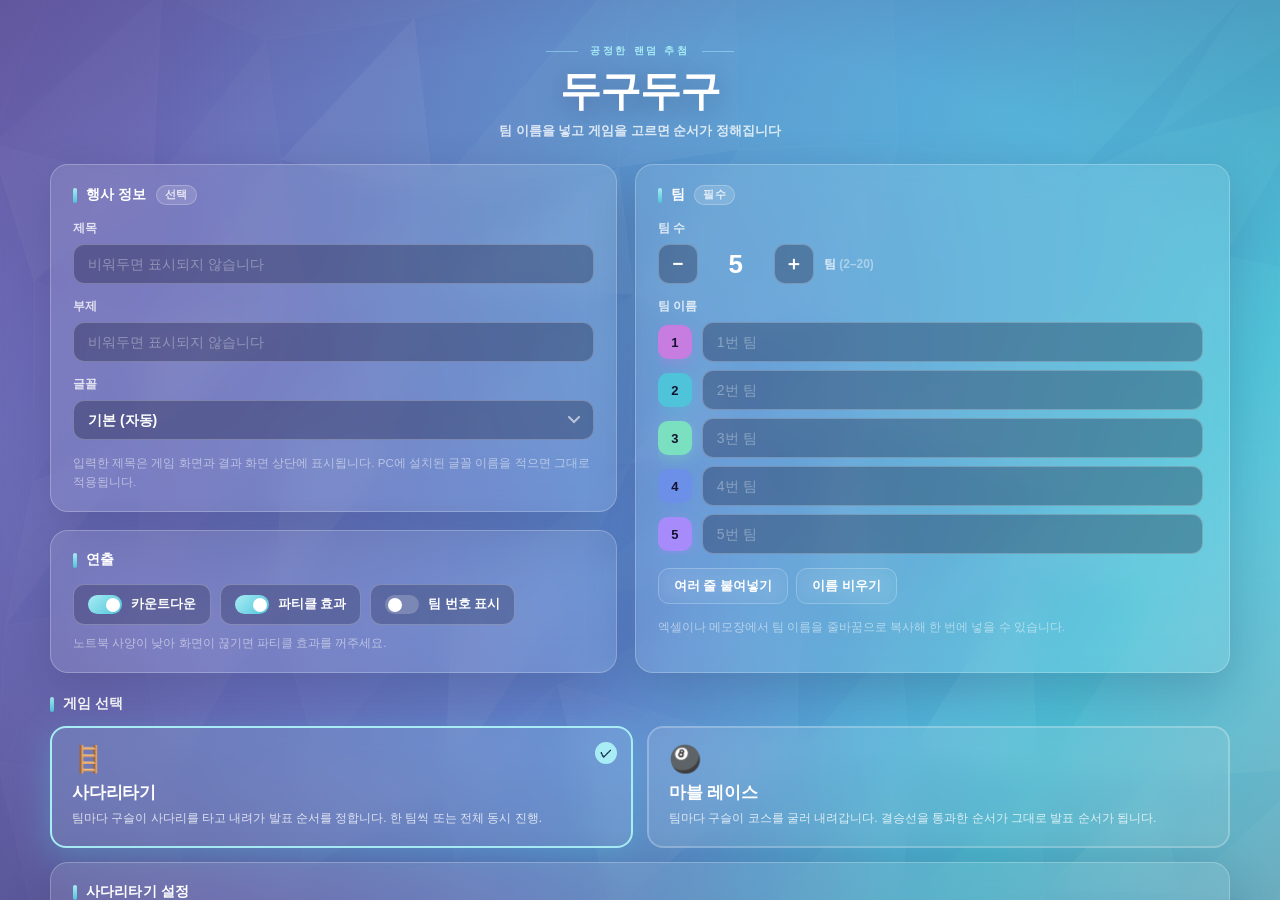
==== index.html @ 324c68a5 "Add files via upload" ====
<!DOCTYPE html>
<html lang="ko">
<head>
<meta charset="UTF-8">
<meta name="viewport" content="width=device-width, initial-scale=1.0">
<title>두구두구</title>
<meta name="description" content="두구두구 — 팀 순서를 공정하게 정하는 랜덤 추첨 미니게임. 사다리타기, 마블 레이스.">
<link rel="stylesheet" href="assets/style.css">
<link rel="icon" href="data:image/svg+xml,<svg xmlns='http://www.w3.org/2000/svg' viewBox='0 0 100 100'><text y='.9em' font-size='90'>🥁</text></svg>">
</head>
<body>

<div id="bgGrad"></div>
<canvas id="bgPoly"></canvas>
<div id="vignette"></div>

<!-- ══════════════════════════════════════════════════════════════════
     화면 1 · 설정
     ══════════════════════════════════════════════════════════════ -->
<section id="setup" class="screen on">
  <div class="setup-hero">
    <div class="kicker">공정한 랜덤 추첨</div>
    <h1>두구두구</h1>
    <p class="lead">팀 이름을 넣고 게임을 고르면 순서가 정해집니다</p>
  </div>

  <div class="grid">
    <!-- 좌: 행사 정보 -->
    <div class="col">
      <div class="card">
        <h2>행사 정보 <span class="opt">선택</span></h2>
        <div class="field">
          <label>제목</label>
          <input class="inp" id="fTitle" placeholder="비워두면 표시되지 않습니다" maxlength="80">
        </div>
        <div class="field">
          <label>부제</label>
          <input class="inp" id="fSub" placeholder="비워두면 표시되지 않습니다" maxlength="80">
        </div>
        <div class="field">
          <label>글꼴</label>
          <select class="inp" id="fFontSel"></select>
        </div>
        <div class="field" id="fFontCustomWrap" style="display:none">
          <label>글꼴 이름 직접 입력</label>
          <input class="inp" id="fFontCustom" placeholder="예: GmarketSansMedium">
        </div>
        <div class="hint">입력한 제목은 게임 화면과 결과 화면 상단에 표시됩니다.
          PC에 설치된 글꼴 이름을 적으면 그대로 적용됩니다.</div>
      </div>

      <div class="card">
        <h2>연출</h2>
        <div class="toggles">
          <button class="tg on" id="tgCount"><span class="sw"></span>카운트다운</button>
          <button class="tg on" id="tgFx"><span class="sw"></span>파티클 효과</button>
          <button class="tg" id="tgNo"><span class="sw"></span>팀 번호 표시</button>
        </div>
        <div class="hint">노트북 사양이 낮아 화면이 끊기면 파티클 효과를 꺼주세요.</div>
      </div>
    </div>

    <!-- 우: 팀 -->
    <div class="card">
      <h2>팀 <span class="opt">필수</span></h2>
      <div class="field">
        <label>팀 수</label>
        <div class="stepper">
          <button id="cMinus" aria-label="팀 수 줄이기">−</button>
          <div class="val" id="cVal">5</div>
          <button id="cPlus" aria-label="팀 수 늘리기">＋</button>
          <div class="unit">팀 <span class="dim">(2–20)</span></div>
        </div>
      </div>
      <div class="field">
        <label>팀 이름</label>
        <div class="teamlist" id="teamList"></div>
      </div>
      <div class="field row-btns">
        <button class="btn sm ghost" id="bPaste">여러 줄 붙여넣기</button>
        <button class="btn sm ghost" id="bClear">이름 비우기</button>
      </div>
      <div class="hint">엑셀이나 메모장에서 팀 이름을 줄바꿈으로 복사해 한 번에 넣을 수 있습니다.</div>
    </div>
  </div>

  <!-- 게임 선택 -->
  <div class="games-wrap">
    <h2 class="section-title">게임 선택</h2>
    <div class="games" id="gameList"></div>
    <div class="game-opts" id="gameOpts"></div>
  </div>

  <div class="setup-actions">
    <button class="btn ghost" id="bReset">초기화</button>
    <button class="btn primary big" id="bStart">시작하기</button>
  </div>
  <div class="foot-note">결과는 이미지로 저장할 수 있습니다</div>
</section>

<!-- ══════════════════════════════════════════════════════════════════
     화면 2 · 게임
     ══════════════════════════════════════════════════════════════ -->
<section id="play" class="screen">
  <div class="play-head">
    <div class="ph-left">
      <div class="game-name" id="pGame">사다리타기</div>
      <div class="ev-title" id="pTitle"></div>
      <div class="ev-sub" id="pSub"></div>
    </div>
    <div class="ph-right">
      <div class="counter"><b id="cDone">0</b><span>/</span><span id="cAll">5</span></div>
      <div class="tool-slot" id="gameTools"></div>
      <button class="btn sm" id="bRes" style="display:none">결과 보기</button>
      <button class="btn sm ghost" id="bFs">전체화면 <span class="kb">F</span></button>
      <button class="btn sm" id="bBack">⚙ 설정으로</button>
    </div>
  </div>
  <div class="stage" id="stage"></div>
  <div class="play-foot"><div class="tip" id="tip"></div></div>
</section>

<!-- ══════════════════════════════════════════════════════════════════
     화면 3 · 결과
     ══════════════════════════════════════════════════════════════ -->
<section id="result" class="screen">
  <div class="res-head">
    <div class="ev-title lg" id="rTitle"></div>
    <div class="ev-sub" id="rSub"></div>
    <h1>발표 순서</h1>
  </div>
  <div class="res-list" id="resList"></div>
  <div class="res-foot">
    <button class="btn" id="bPng">결과 이미지 저장</button>
    <button class="btn" id="bGameBack">게임 화면 보기</button>
    <button class="btn" id="bHome">⚙ 설정으로</button>
  </div>
</section>

<div id="cd"><div class="ring"><svg viewBox="0 0 100 100"><circle cx="50" cy="50" r="47" id="cdRing"/></svg></div><div class="num" id="cdNum">3</div></div>
<div id="toast"></div>

<div id="modal" class="modal">
  <div class="modal-box">
    <h3>팀 이름 붙여넣기</h3>
    <p>한 줄에 한 팀씩 입력하거나 붙여넣으세요. 팀 수는 자동으로 맞춰집니다.</p>
    <textarea id="pasteArea" class="inp" rows="10" placeholder="kirakira&#10;糸&#10;Genius&#10;Ace&#10;POMPOM"></textarea>
    <div class="modal-foot">
      <button class="btn ghost sm" id="pasteCancel">취소</button>
      <button class="btn primary sm" id="pasteOk">적용</button>
    </div>
  </div>
</div>

<script src="assets/core.js"></script>
<script src="assets/game-ladder.js"></script>
<script src="assets/game-marble.js"></script>
<script>Core.boot();</script>
</body>
</html>
---- assets/style.css ----
/* ============================================================================
   발표 순서 미니게임 — 공통 스타일
   팔레트: 보라 #6E63B0 → 블루 #5B8FD4 → 시안 #4FC3D9 (로우폴리 배경)
   ========================================================================= */
:root{
  --c-purple:#6E63B0; --c-blue:#5B8FD4; --c-cyan:#4FC3D9;
  --c-mint:#A8EDF5;   --c-navy:#2E4E9E;
  --ink:#fff; --ink-2:rgba(255,255,255,.78); --ink-3:rgba(255,255,255,.5);
  --glass:rgba(255,255,255,.11); --glass-2:rgba(255,255,255,.18);
  --line:rgba(255,255,255,.24);
  --font-user:"Pretendard";
  --font-stack:var(--font-user),Pretendard,-apple-system,"Malgun Gothic",
               "Apple SD Gothic Neo","Noto Sans KR",sans-serif;
  --r:18px;
}
*{box-sizing:border-box;margin:0;padding:0}
html,body{height:100%;overflow:hidden}
body{font-family:var(--font-stack);background:#3d3a6e;color:var(--ink);
  -webkit-font-smoothing:antialiased;user-select:none}
button{font-family:inherit;color:inherit;border:none;background:none;cursor:pointer}
input,select,textarea{font-family:inherit}

#bgGrad{position:fixed;inset:0;z-index:0;background:
  radial-gradient(120% 90% at 78% 12%, rgba(79,195,217,.55) 0%, rgba(79,195,217,0) 55%),
  radial-gradient(100% 80% at 10% 95%, rgba(110,99,176,.75) 0%, rgba(110,99,176,0) 60%),
  linear-gradient(118deg,#6E63B0 0%,#6a73bd 26%,#5B8FD4 55%,#4FC3D9 82%,#7fd3e2 100%)}
#bgPoly{position:fixed;inset:0;z-index:1;opacity:.55}
#vignette{position:fixed;inset:0;z-index:2;pointer-events:none;
  background:radial-gradient(120% 100% at 50% 45%,rgba(0,0,0,0) 40%,rgba(20,16,48,.42) 100%)}

.screen{position:fixed;inset:0;z-index:5;display:none;flex-direction:column;padding:24px 32px 18px}
.screen.on{display:flex;animation:scrIn .45s cubic-bezier(.16,1,.3,1)}
@keyframes scrIn{from{opacity:0;transform:translateY(12px)}to{opacity:1;transform:none}}

/* ── 버튼 ────────────────────────────────────────────────────────────── */
.btn{display:inline-flex;align-items:center;justify-content:center;gap:8px;
  padding:13px 24px;border-radius:14px;background:var(--glass);border:1.5px solid var(--line);
  font-weight:700;font-size:15px;line-height:1.2;backdrop-filter:blur(10px);white-space:nowrap;
  transition:transform .18s cubic-bezier(.16,1,.3,1),background .18s,border-color .18s,box-shadow .18s}
.btn:hover{background:var(--glass-2);border-color:rgba(255,255,255,.45);transform:translateY(-2px)}
.btn:active{transform:translateY(0) scale(.98)}
.btn.sm{padding:9px 15px;font-size:13px;border-radius:11px}
.btn.big{padding:17px 52px;font-size:18px;border-radius:16px}
.btn.primary{background:linear-gradient(135deg,#A8EDF5,#4FC3D9 55%,#63b6e8);color:#123047;
  border-color:rgba(255,255,255,.6);box-shadow:0 10px 30px rgba(79,195,217,.42)}
.btn.primary:hover{box-shadow:0 14px 40px rgba(79,195,217,.6)}
.btn.ghost{background:transparent}
.btn[disabled]{opacity:.35;pointer-events:none}
.btn .kb{font-size:11px;opacity:.55;border:1px solid currentColor;border-radius:5px;padding:1px 5px;font-weight:700}

/* ── 설정 화면 ───────────────────────────────────────────────────────── */
#setup{overflow-y:auto;padding-bottom:30px}
#setup::-webkit-scrollbar{width:9px}
#setup::-webkit-scrollbar-thumb{background:rgba(255,255,255,.22);border-radius:9px}
.setup-hero{text-align:center;margin:14px 0 24px;flex:0 0 auto}
.setup-hero .kicker{display:inline-flex;align-items:center;gap:12px;font-size:clamp(10px,.8vw,13px);
  font-weight:800;letter-spacing:.26em;color:var(--c-mint);margin-bottom:12px}
.setup-hero .kicker::before,.setup-hero .kicker::after{content:"";width:32px;height:1.5px;background:currentColor;opacity:.5}
.setup-hero h1{font-size:clamp(28px,3.2vw,52px);font-weight:900;letter-spacing:-.03em;line-height:1.05;
  text-shadow:0 6px 30px rgba(20,16,60,.35)}
.setup-hero .lead{margin-top:10px;font-size:clamp(12px,1vw,16px);color:var(--ink-2);font-weight:600}

.grid{display:grid;grid-template-columns:minmax(0,1fr) minmax(0,1.05fr);gap:18px;
  max-width:1180px;margin:0 auto;width:100%}
@media (max-width:980px){.grid{grid-template-columns:1fr}}
.col{display:flex;flex-direction:column;gap:18px}

.card{background:rgba(255,255,255,.10);border:1.5px solid var(--line);border-radius:var(--r);
  padding:20px 22px;backdrop-filter:blur(14px);box-shadow:0 18px 50px rgba(23,18,60,.20)}
.card h2{font-size:14px;font-weight:800;letter-spacing:.01em;display:flex;align-items:center;gap:9px;margin-bottom:15px}
.card h2::before{content:"";width:4px;height:15px;border-radius:2px;
  background:linear-gradient(180deg,#A8EDF5,#4FC3D9);flex:0 0 auto}
.card h2 .opt{font-size:10.5px;font-weight:700;letter-spacing:.06em;padding:2px 8px;border-radius:20px;
  background:rgba(255,255,255,.14);border:1px solid var(--line);color:var(--ink-2)}
.field{margin-bottom:14px}
.field:last-child{margin-bottom:0}
.field>label{display:block;font-size:12px;font-weight:700;color:var(--ink-2);margin-bottom:7px}
.row-btns{display:flex;gap:8px;flex-wrap:wrap}

.inp{width:100%;padding:11px 14px;border-radius:11px;background:rgba(12,10,40,.30);
  border:1.5px solid var(--line);color:var(--ink);font-size:14px;font-weight:600;outline:none;
  transition:border-color .16s,background .16s}
.inp::placeholder{color:rgba(255,255,255,.34);font-weight:500}
.inp:focus{border-color:#A8EDF5;background:rgba(12,10,40,.45)}
select.inp{cursor:pointer;appearance:none;padding-right:34px;background-repeat:no-repeat;
  background-position:right 13px center;
  background-image:url("data:image/svg+xml;utf8,<svg xmlns='http://www.w3.org/2000/svg' width='12' height='8'><path d='M1 1l5 5 5-5' stroke='white' stroke-width='2' fill='none' opacity='.6' stroke-linecap='round'/></svg>")}
select.inp option{background:#3b3468;color:#fff}
textarea.inp{resize:vertical;line-height:1.6;font-weight:500}

.stepper{display:flex;align-items:center;gap:10px}
.stepper button{width:40px;height:40px;border-radius:11px;flex:0 0 auto;background:rgba(12,10,40,.3);
  border:1.5px solid var(--line);font-size:19px;font-weight:800;transition:all .16s}
.stepper button:hover{background:rgba(12,10,40,.5);border-color:#A8EDF5}
.stepper .val{font-size:26px;font-weight:900;min-width:56px;text-align:center;font-variant-numeric:tabular-nums}
.stepper .unit{font-size:12px;color:var(--ink-2);font-weight:700}
.dim{opacity:.55}

.teamlist{display:flex;flex-direction:column;gap:8px;max-height:300px;overflow-y:auto;padding-right:4px}
.teamlist::-webkit-scrollbar{width:7px}
.teamlist::-webkit-scrollbar-thumb{background:rgba(255,255,255,.2);border-radius:7px}
.trow{display:flex;align-items:center;gap:10px}
.tdot{width:34px;height:34px;border-radius:10px;flex:0 0 auto;display:flex;align-items:center;
  justify-content:center;font-size:13px;font-weight:900;color:#141230}
.trow .inp{flex:1 1 auto}

.hint{font-size:11.5px;color:var(--ink-3);line-height:1.6;margin-top:9px}

.toggles{display:flex;gap:9px;flex-wrap:wrap}
.tg{display:flex;align-items:center;gap:9px;padding:10px 14px;border-radius:11px;
  background:rgba(12,10,40,.24);border:1.5px solid var(--line);font-size:12.5px;font-weight:700;transition:all .16s}
.tg:hover{background:rgba(12,10,40,.4)}
.tg .sw{width:34px;height:19px;border-radius:19px;background:rgba(255,255,255,.2);position:relative;
  transition:background .2s;flex:0 0 auto}
.tg .sw::after{content:"";position:absolute;top:2.5px;left:2.5px;width:14px;height:14px;border-radius:50%;
  background:#fff;transition:transform .22s cubic-bezier(.16,1,.3,1)}
.tg.on .sw{background:linear-gradient(135deg,#A8EDF5,#4FC3D9)}
.tg.on .sw::after{transform:translateX(15px)}

/* ── 게임 선택 ───────────────────────────────────────────────────────── */
.games-wrap{max-width:1180px;margin:22px auto 0;width:100%}
.section-title{font-size:14px;font-weight:800;display:flex;align-items:center;gap:9px;margin-bottom:13px}
.section-title::before{content:"";width:4px;height:15px;border-radius:2px;
  background:linear-gradient(180deg,#A8EDF5,#4FC3D9)}
.games{display:grid;grid-template-columns:repeat(auto-fit,minmax(250px,1fr));gap:14px}
.gcard{position:relative;text-align:left;padding:18px 20px;border-radius:16px;
  background:rgba(255,255,255,.10);border:2px solid var(--line);backdrop-filter:blur(12px);
  transition:transform .2s cubic-bezier(.16,1,.3,1),border-color .2s,box-shadow .2s,background .2s}
.gcard:hover{transform:translateY(-4px);background:rgba(255,255,255,.16)}
.gcard.on{border-color:#A8EDF5;background:rgba(168,237,245,.16);
  box-shadow:0 12px 34px rgba(79,195,217,.35)}
.gcard .gi{font-size:26px;line-height:1;margin-bottom:9px}
.gcard .gn{font-size:17px;font-weight:900;letter-spacing:-.01em}
.gcard .gd{font-size:12px;color:var(--ink-2);margin-top:5px;line-height:1.55;font-weight:500}
.gcard .chk{position:absolute;top:14px;right:14px;width:22px;height:22px;border-radius:50%;
  border:2px solid var(--line);display:flex;align-items:center;justify-content:center;font-size:12px;
  font-weight:900;color:#123047;opacity:0;transition:opacity .2s}
.gcard.on .chk{opacity:1;background:#A8EDF5;border-color:#A8EDF5}
.game-opts{margin-top:14px}
.game-opts:empty{margin:0}

.setup-actions{display:flex;gap:12px;justify-content:center;align-items:center;margin:24px auto 6px;flex-wrap:wrap}
.foot-note{text-align:center;font-size:11px;color:var(--ink-3);margin-top:6px}

/* ── 게임 화면 ───────────────────────────────────────────────────────── */
#play{padding:18px 26px 12px}
.play-head{display:flex;align-items:flex-start;justify-content:space-between;gap:18px;flex:0 0 auto}
.ph-left{min-width:0}
.game-name{font-size:clamp(17px,1.5vw,26px);font-weight:900;letter-spacing:-.02em;line-height:1.1}
.ev-title{font-size:clamp(12px,1vw,16px);font-weight:800;color:var(--ink-2);margin-top:4px;letter-spacing:-.01em}
.ev-title:empty{display:none}
.ev-sub{font-size:clamp(11px,.85vw,13.5px);font-weight:600;color:var(--ink-3);margin-top:2px}
.ev-sub:empty{display:none}
.ev-title.lg{font-size:clamp(14px,1.2vw,20px);color:var(--ink)}
.ph-right{display:flex;gap:8px;align-items:center;flex-wrap:wrap;justify-content:flex-end}
.tool-slot{display:flex;gap:8px;align-items:center;flex-wrap:wrap}
.counter{display:flex;align-items:baseline;gap:5px;padding:8px 16px;border-radius:12px;
  background:rgba(12,10,40,.32);border:1.5px solid var(--line);font-variant-numeric:tabular-nums;font-weight:900}
.counter b{font-size:22px;color:#A8EDF5}
.counter span{font-size:13px;color:var(--ink-3)}
.stage{flex:1 1 auto;display:flex;flex-direction:column;min-height:0;margin-top:12px;position:relative}
.play-foot{display:flex;justify-content:center;flex:0 0 auto;padding-top:9px}
.tip{font-size:12.5px;color:var(--ink-3);font-weight:600}

/* ── 카운트다운 ──────────────────────────────────────────────────────── */
#cd{position:fixed;inset:0;z-index:40;display:none;align-items:center;justify-content:center;
  background:rgba(14,11,44,.5);backdrop-filter:blur(9px)}
#cd.on{display:flex}
#cd .num{font-size:min(30vw,320px);font-weight:900;line-height:1;color:#fff;font-variant-numeric:tabular-nums;
  text-shadow:0 0 70px rgba(168,237,245,.85),0 0 150px rgba(79,195,217,.55)}
#cd .ring{position:absolute;width:min(34vw,360px);height:min(34vw,360px);border-radius:50%;
  border:3px solid rgba(168,237,245,.28)}
#cd .ring svg{width:100%;height:100%;transform:rotate(-90deg)}
#cd .ring circle{fill:none;stroke:#A8EDF5;stroke-width:3;stroke-linecap:round;
  filter:drop-shadow(0 0 12px rgba(168,237,245,.9))}
.cd-tick{animation:cdTick .92s cubic-bezier(.16,1,.3,1)}
@keyframes cdTick{0%{opacity:0;transform:scale(2.1);filter:blur(16px)}
  16%{opacity:1;transform:scale(1);filter:blur(0)}
  88%{opacity:1;transform:scale(1);filter:blur(0)}
  100%{opacity:0;transform:scale(.9);filter:blur(4px)}}
.shock{position:fixed;left:50%;top:50%;z-index:41;pointer-events:none;width:20px;height:20px;
  margin:-10px 0 0 -10px;border-radius:50%;border:3px solid rgba(168,237,245,.9)}
.shock.go{animation:shock .85s cubic-bezier(.16,1,.3,1) forwards}
@keyframes shock{0%{transform:scale(1);opacity:.95;border-width:5px}
  100%{transform:scale(95);opacity:0;border-width:1px}}

/* ── 결과 화면 ───────────────────────────────────────────────────────── */
#result{padding:24px 40px 18px;align-items:center}
.res-head{text-align:center;flex:0 0 auto;margin-bottom:14px}
.res-head h1{font-size:clamp(26px,3vw,50px);font-weight:900;letter-spacing:-.03em;line-height:1.05;margin-top:6px}
.res-list{flex:1 1 auto;width:100%;max-width:1000px;min-height:0;display:flex;flex-direction:column;
  gap:10px;padding:4px 6px;justify-content:center}
.res-list .rrow{flex:1 1 0;max-height:168px}
.rrow{display:flex;align-items:center;gap:18px;padding:12px 22px;min-height:66px;border-radius:16px;
  background:rgba(255,255,255,.13);border:2px solid var(--line);backdrop-filter:blur(12px);
  opacity:0;transform:translateY(20px)}
.rrow.in{animation:rIn .6s cubic-bezier(.16,1,.3,1) forwards}
@keyframes rIn{to{opacity:1;transform:none}}
.rrow .rank{width:52px;height:52px;border-radius:14px;flex:0 0 auto;display:flex;align-items:center;
  justify-content:center;font-size:24px;font-weight:900;color:#141230}
.rrow .rinfo{flex:1 1 auto;min-width:0}
.rrow .rord{font-size:12.5px;font-weight:800;color:rgba(255,255,255,.86)}
.rrow .rname{font-size:clamp(19px,1.8vw,30px);font-weight:900;letter-spacing:-.02em;line-height:1.15;
  margin-top:1px;text-shadow:0 2px 10px rgba(8,6,26,.45)}
.rrow .rno{font-size:11px;font-weight:800;letter-spacing:.14em;color:var(--ink-3)}
.res-list.dense{gap:7px}
.res-list.dense .rrow{padding:9px 18px;gap:14px;border-radius:13px;min-height:56px}
.res-list.dense .rank{width:42px;height:42px;border-radius:11px;font-size:19px}
.res-list.dense .rname{font-size:clamp(16px,1.35vw,24px)}
.res-list.dense .rord{font-size:11px}
.res-list.cols2{display:grid;grid-template-columns:1fr 1fr;gap:10px 16px;grid-auto-flow:column;
  align-content:stretch;max-width:1560px}
.res-list.cols2 .rrow{padding:8px 14px;gap:11px;border-radius:12px;max-height:none;min-height:56px}
.res-list.cols2 .rank{width:38px;height:38px;border-radius:10px;font-size:17px}
.res-list.cols2 .rname{font-size:clamp(15px,1.1vw,21px)}
.res-list.cols2 .rord{font-size:10.5px}
.res-foot{display:flex;gap:11px;justify-content:center;flex:0 0 auto;padding-top:14px;flex-wrap:wrap}

/* ── 토스트 · 모달 ───────────────────────────────────────────────────── */
#toast{position:fixed;left:50%;bottom:34px;transform:translateX(-50%) translateY(20px);z-index:60;
  padding:12px 22px;border-radius:13px;background:rgba(14,11,44,.9);border:1.5px solid var(--line);
  font-size:13.5px;font-weight:700;backdrop-filter:blur(10px);opacity:0;pointer-events:none;
  transition:opacity .28s,transform .28s;box-shadow:0 14px 40px rgba(10,8,34,.45)}
#toast.on{opacity:1;transform:translateX(-50%) translateY(0)}
.modal{position:fixed;inset:0;z-index:70;display:none;align-items:center;justify-content:center;
  background:rgba(10,8,32,.62);backdrop-filter:blur(6px);padding:24px}
.modal.on{display:flex}
.modal-box{width:min(560px,100%);background:rgba(30,26,68,.96);border:1.5px solid var(--line);
  border-radius:var(--r);padding:24px;box-shadow:0 30px 80px rgba(8,6,26,.5)}
.modal-box h3{font-size:18px;font-weight:900;margin-bottom:8px}
.modal-box p{font-size:12.5px;color:var(--ink-2);margin-bottom:14px;line-height:1.6}
.modal-foot{display:flex;gap:9px;justify-content:flex-end;margin-top:14px}

body.noeffect .pulse{animation:none!important}

/* ============================================================================
   게임 · 사다리타기
   ========================================================================= */
.row-cards{display:flex;gap:12px;flex:0 0 auto;padding:0 4px}
.row-cards>*{flex:1 1 0;min-width:0}
.canvas-wrap{flex:1 1 auto;position:relative;min-height:0;margin:6px 0}
.canvas-wrap canvas{position:absolute;inset:0;width:100%;height:100%}

.tcard{position:relative;border-radius:15px;padding:12px 10px 13px;background:rgba(255,255,255,.13);
  border:2px solid var(--line);backdrop-filter:blur(12px);text-align:center;overflow:hidden;
  transition:transform .22s cubic-bezier(.16,1,.3,1),box-shadow .22s,opacity .3s,border-color .22s}
.tcard .no{font-size:10.5px;font-weight:800;letter-spacing:.14em;color:var(--ink-3);margin-bottom:3px}
.tcard .nm{font-size:clamp(14px,1.35vw,25px);font-weight:900;letter-spacing:-.02em;line-height:1.14;
  word-break:keep-all;overflow-wrap:anywhere}
.tcard .bar{position:absolute;left:0;right:0;top:0;height:4px}
.tcard.click{cursor:pointer}
.tcard.click::after{content:"";position:absolute;inset:-2px;border-radius:15px;pointer-events:none;
  box-shadow:0 0 0 0 rgba(168,237,245,.65);animation:pulse 2.1s ease-out infinite}
@keyframes pulse{0%{box-shadow:0 0 0 0 rgba(168,237,245,.55)}
  70%{box-shadow:0 0 0 13px rgba(168,237,245,0)}100%{box-shadow:0 0 0 0 rgba(168,237,245,0)}}
.tcard.click:hover{transform:translateY(-5px) scale(1.03)}
.tcard.done{opacity:.34;filter:saturate(.35)}
.tcard.done::after{display:none}
.tcard.active{transform:translateY(-4px) scale(1.045);border-color:rgba(255,255,255,.85)}

.dcard{position:relative;border-radius:15px;padding:13px 10px;min-height:74px;background:rgba(12,10,40,.34);
  border:2.5px solid rgba(255,255,255,.32);backdrop-filter:blur(12px);text-align:center;overflow:hidden;
  display:flex;flex-direction:column;align-items:center;justify-content:center;gap:2px;
  transition:transform .3s cubic-bezier(.16,1,.3,1),box-shadow .3s,background .3s,border-color .3s}
.dcard .ord{font-size:clamp(12px,1.1vw,18px);font-weight:900;line-height:1.15;
  text-shadow:0 2px 8px rgba(8,6,26,.55)}
.dcard .win{font-size:clamp(13px,1.25vw,22px);font-weight:900;line-height:1.12;
  word-break:keep-all;overflow-wrap:anywhere;
  text-shadow:0 0 14px rgba(8,6,26,.7),0 2px 4px rgba(8,6,26,.9)}
.dcard .q{font-size:clamp(16px,1.5vw,26px);font-weight:900;color:rgba(255,255,255,.58);letter-spacing:.16em}
.dcard.filled{background:rgba(9,7,32,.52)}
.dcard.pop{animation:dpop .62s cubic-bezier(.16,1,.3,1)}
@keyframes dpop{0%{transform:scale(1)}28%{transform:scale(1.13) translateY(-6px)}
  60%{transform:scale(.985)}100%{transform:scale(1)}}

/* 팀이 많을 때 카드 자동 축소 */
.row-cards.d1>*{border-radius:12px}
.row-cards.d1 .tcard,.row-cards.d1 .dcard{padding:9px 5px}
.row-cards.d1 .nm{font-size:clamp(12px,1.05vw,19px)}
.row-cards.d1 .no{font-size:9.5px;letter-spacing:.08em}
.row-cards.d1 .ord{font-size:clamp(10px,.82vw,14px)}
.row-cards.d1 .win{font-size:clamp(11px,.95vw,17px)}
.row-cards.d1 .dcard{min-height:60px}
.row-cards.d2{gap:6px}
.row-cards.d2>*{border-radius:10px}
.row-cards.d2 .tcard,.row-cards.d2 .dcard{padding:7px 3px}
.row-cards.d2 .nm{font-size:clamp(10px,.72vw,14px)}
.row-cards.d2 .no{font-size:8.5px;letter-spacing:.04em;margin-bottom:1px}
.row-cards.d2 .ord{font-size:clamp(9px,.6vw,11px)}
.row-cards.d2 .win{font-size:clamp(9.5px,.68vw,13px)}
.row-cards.d2 .q{font-size:13px;letter-spacing:.06em}
.row-cards.d2 .dcard{min-height:48px}

/* 세그먼트 선택 (게임 옵션) */
.seg{display:flex;gap:8px;flex-wrap:wrap}
.seg button{flex:1 1 0;min-width:150px;padding:12px 10px;border-radius:12px;background:rgba(12,10,40,.24);
  border:1.5px solid var(--line);font-size:13px;font-weight:700;transition:all .18s;text-align:center;line-height:1.25}
.seg button .sub{display:block;font-size:.78em;opacity:.6;font-weight:600;margin-top:.2em}
.seg button:hover{background:rgba(12,10,40,.4)}
.seg button.on{background:linear-gradient(135deg,rgba(168,237,245,.94),rgba(79,195,217,.94));
  color:#123047;border-color:rgba(255,255,255,.7);box-shadow:0 8px 22px rgba(79,195,217,.35)}
.seg button.on .sub{opacity:.62}

/* ============================================================================
   게임 · 마블 레이스
   ========================================================================= */
.marble-wrap{flex:1 1 auto;display:flex;gap:16px;min-height:0;justify-content:center}
.marble-track{flex:0 1 980px;position:relative;min-width:0;border-radius:18px;overflow:hidden;
  background:rgba(9,7,32,.34);border:1.5px solid var(--line);box-shadow:inset 0 0 60px rgba(8,6,26,.4)}
.marble-track canvas{position:absolute;inset:0;width:100%;height:100%}
.rank-panel{flex:0 0 320px;display:flex;flex-direction:column;border-radius:18px;padding:14px;
  background:rgba(255,255,255,.09);border:1.5px solid var(--line);backdrop-filter:blur(12px);min-height:0}
.rank-panel h3{font-size:12px;font-weight:800;letter-spacing:.06em;color:var(--ink-2);margin-bottom:10px}
.rank-list{flex:1 1 auto;overflow-y:auto;display:flex;flex-direction:column;gap:5px;padding-right:4px}
.rank-list::-webkit-scrollbar{width:6px}
.rank-list::-webkit-scrollbar-thumb{background:rgba(255,255,255,.2);border-radius:6px}
.rk{display:flex;align-items:center;gap:9px;padding:6px 9px;border-radius:10px;
  background:rgba(12,10,40,.3);border:1.5px solid transparent;transition:all .25s;font-size:12.5px}
.rk .p{width:22px;text-align:center;font-weight:900;font-variant-numeric:tabular-nums;color:var(--ink-3);flex:0 0 auto}
.rk .dot{width:14px;height:14px;border-radius:50%;flex:0 0 auto}
.rk .nm{flex:1 1 auto;font-weight:800;overflow:hidden;text-overflow:ellipsis;white-space:nowrap}
.rk.fin{background:rgba(9,7,32,.6)}
.rk.fin .p{color:#A8EDF5}
@media (max-width:1100px){.rank-panel{flex-basis:210px}}
.rank-panel .rk{font-size:13px;padding:7px 10px}

/* ============================================================================
   사다리 가로 스크롤 래퍼
   좁은 화면에서 칸을 무한정 줄이는 대신 최소 폭을 지키고 옆으로 밀어 보게 한다.
   카드와 캔버스가 같은 스크롤 컨테이너 안에 있으므로 좌표 계산은 그대로 맞는다.
   ========================================================================= */
.ladder-scroll{flex:1 1 auto;min-height:0;display:flex;overflow-x:auto;overflow-y:hidden;
  scrollbar-width:thin;-webkit-overflow-scrolling:touch}
.ladder-scroll::-webkit-scrollbar{height:7px}
.ladder-scroll::-webkit-scrollbar-thumb{background:rgba(255,255,255,.25);border-radius:7px}
.ladder-inner{flex:1 0 auto;min-width:100%;display:flex;flex-direction:column;min-height:0}

/* ============================================================================
   모바일 · 태블릿
   ========================================================================= */
@media (hover:none){
  /* 터치 기기에서는 F 키가 없고 브라우저가 전체화면을 따로 다룬다 */
  #bFs{display:none!important}
  .btn,.tg,.stepper button,.gcard,.seg button{touch-action:manipulation;-webkit-tap-highlight-color:transparent}
  .btn{min-height:44px}
  .btn.sm{min-height:38px}
  .tcard.click:hover,.gcard:hover,.btn:hover{transform:none}
}

@media (max-width:820px){
  .screen{padding:12px 12px 8px;height:100dvh}
  #setup{padding-bottom:22px}

  /* 설정 */
  .setup-hero{margin:6px 0 16px}
  .setup-hero h1{font-size:30px}
  .setup-hero .kicker{margin-bottom:8px;letter-spacing:.18em}
  .setup-hero .lead{font-size:13px;margin-top:8px}
  .grid{gap:12px}
  .col{gap:12px}
  .card{padding:15px 14px;border-radius:15px}
  .card h2{margin-bottom:12px}
  .teamlist{max-height:46vh}
  .stepper button{width:44px;height:44px}
  .stepper .val{font-size:24px;min-width:48px}
  .games{grid-template-columns:1fr;gap:10px}
  .gcard{padding:14px 16px}
  .gcard .gi{font-size:22px;margin-bottom:6px}
  .gcard .gn{font-size:16px}
  .games-wrap{margin-top:16px}
  .setup-actions{margin:18px auto 4px;gap:9px}
  .btn.big{padding:15px 34px;font-size:17px;flex:1 1 auto}
  .seg button{min-width:0;flex:1 1 44%}

  /* 게임 화면 */
  #play{padding:10px 10px 6px}
  .play-head{flex-direction:column;align-items:stretch;gap:8px}
  .game-name{font-size:19px}
  /* 버튼을 가로 스크롤로 숨기면 '설정으로' 를 못 찾는다 — 줄바꿈으로 전부 보이게 */
  .ph-right{justify-content:flex-start;gap:6px;flex-wrap:wrap}
  .ph-right>*{flex:0 0 auto}
  .counter{padding:6px 12px}
  .counter b{font-size:18px}
  .stage{margin-top:8px}
  .play-foot{padding-top:6px}
  .tip{font-size:11.5px;text-align:center;line-height:1.5}

  /* 사다리 — 칸 최소 폭 확보 후 가로 스크롤 */
  .ladder-inner{min-width:max(100%, calc(var(--ld-cols,5) * 66px))}
  .row-cards{gap:7px}
  .tcard .nm{font-size:13px}
  .dcard{min-height:54px}
  .dcard .ord{font-size:11px}
  .dcard .win{font-size:12.5px}
  .dcard .q{font-size:14px}

  /* 마블 — 코스 위, 순위 아래 */
  .marble-wrap{flex-direction:column;gap:9px}
  .marble-track{flex:1 1 auto;max-width:none;border-radius:14px}
  .rank-panel{flex:0 0 auto;max-height:24vh;padding:10px;border-radius:14px}
  .rank-panel h3{margin-bottom:7px}
  .rank-list{display:grid;grid-template-columns:1fr 1fr;gap:5px 8px;align-content:start}
  .rank-panel .rk{font-size:12px;padding:5px 8px}

  /* 결과 */
  .res-head h1{font-size:26px}
  .res-list{max-width:100%;justify-content:flex-start;overflow-y:auto;gap:8px}
  .res-list .rrow{flex:0 0 auto;max-height:none;min-height:58px;padding:10px 14px;gap:12px}
  .res-list.cols2{display:flex;flex-direction:column;grid-template-rows:none!important;max-width:100%}
  .res-list.cols2 .rrow,.res-list.dense .rrow{min-height:58px}
  .rrow .rank{width:42px;height:42px;font-size:19px;border-radius:11px}
  .rrow .rname{font-size:17px}
  .res-foot{padding-top:10px;gap:8px}
  .res-foot .btn{flex:1 1 40%;padding:12px 10px;font-size:13.5px}

  /* 모달 */
  .modal{padding:14px}
  .modal-box{padding:18px 16px}
}

/* 아주 좁은 폰 */
@media (max-width:400px){
  .setup-hero h1{font-size:26px}
  .res-foot .btn{flex:1 1 100%}
}
@media (max-width:340px){
  .rank-list{grid-template-columns:1fr}
}

/* 가로로 누운 폰 — 세로 공간이 귀하다 */
@media (max-height:520px) and (orientation:landscape){
  .screen{padding:8px 12px 6px}
  .play-head{flex-direction:row;align-items:center}
  .game-name{font-size:16px}
  .ev-title,.ev-sub{display:none}
  .play-foot{display:none}
  .rank-panel{max-height:none;flex:0 0 190px}
  .marble-wrap{flex-direction:row}
  .rank-list{grid-template-columns:1fr}
  .res-head h1{font-size:20px}
  .res-head .ev-title,.res-head .ev-sub{display:none}
}
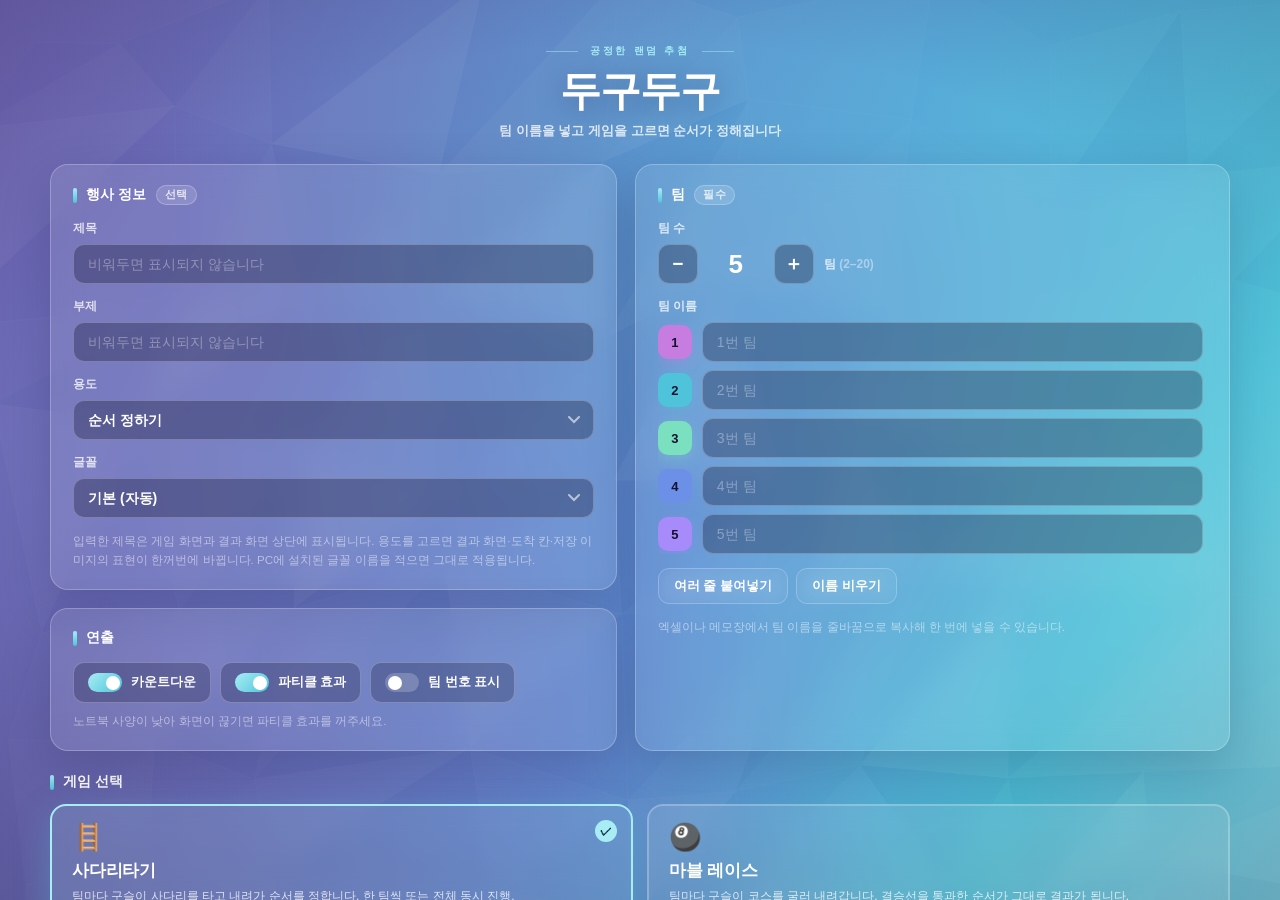
==== commit 4c77db8e: "Add files via upload" ====
--- a/index.html
+++ b/index.html
@@ -38,6 +38,10 @@
           <input class="inp" id="fSub" placeholder="비워두면 표시되지 않습니다" maxlength="80">
         </div>
         <div class="field">
+          <label>용도</label>
+          <select class="inp" id="fPurpose"></select>
+        </div>
+        <div class="field">
           <label>글꼴</label>
           <select class="inp" id="fFontSel"></select>
         </div>
@@ -46,6 +50,7 @@
           <input class="inp" id="fFontCustom" placeholder="예: GmarketSansMedium">
         </div>
         <div class="hint">입력한 제목은 게임 화면과 결과 화면 상단에 표시됩니다.
+          용도를 고르면 결과 화면·도착 칸·저장 이미지의 표현이 한꺼번에 바뀝니다.
           PC에 설치된 글꼴 이름을 적으면 그대로 적용됩니다.</div>
       </div>
 
@@ -127,7 +132,7 @@
   <div class="res-head">
     <div class="ev-title lg" id="rTitle"></div>
     <div class="ev-sub" id="rSub"></div>
-    <h1>발표 순서</h1>
+    <h1 id="rHeading">순서</h1>
   </div>
   <div class="res-list" id="resList"></div>
   <div class="res-foot">
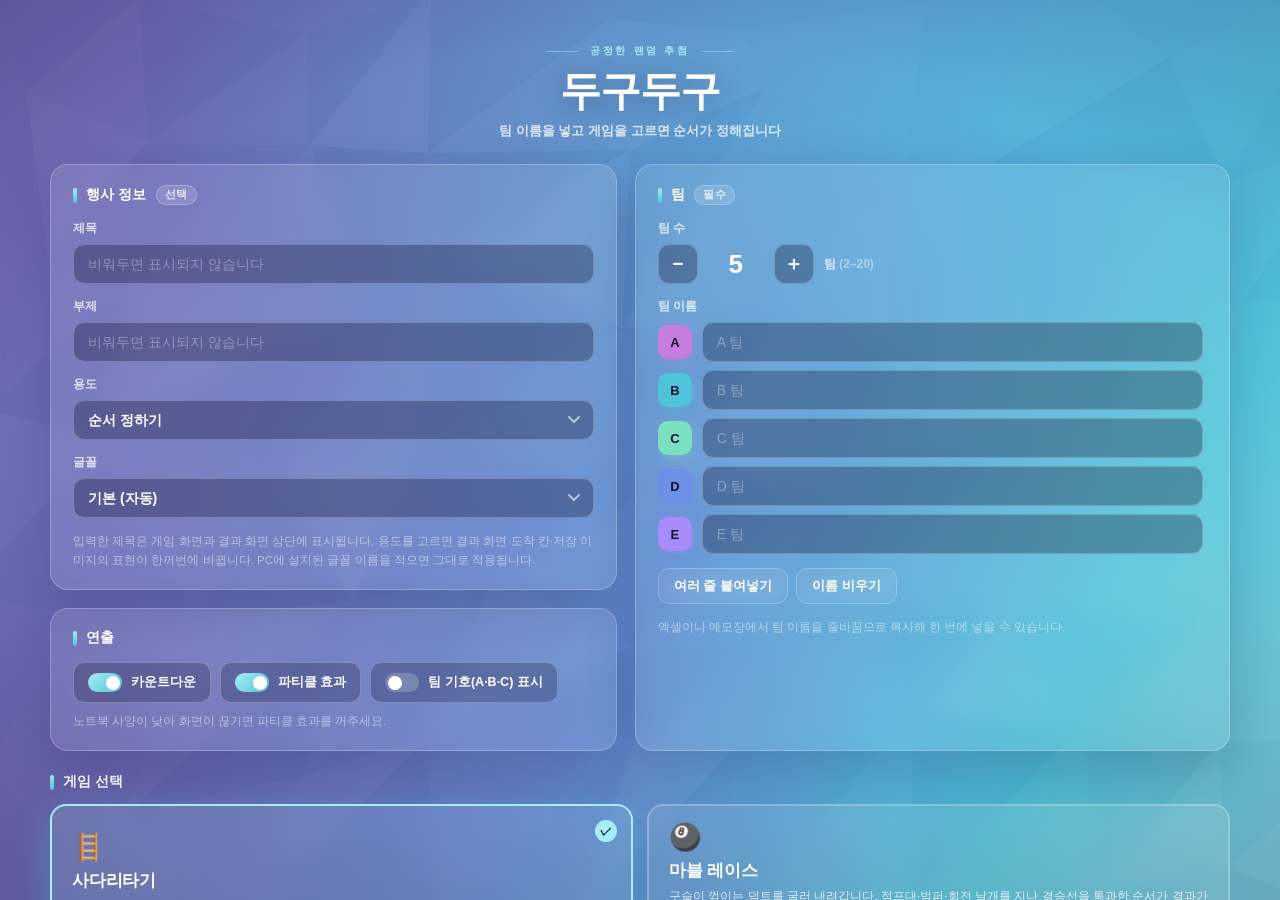
==== commit afb38b5b: "피날레 반전 구간 추가, 팀 표기 알파벳화, 벽 범퍼·구조물 렌더 개선" ====
--- a/index.html
+++ b/index.html
@@ -59,7 +59,7 @@
         <div class="toggles">
           <button class="tg on" id="tgCount"><span class="sw"></span>카운트다운</button>
           <button class="tg on" id="tgFx"><span class="sw"></span>파티클 효과</button>
-          <button class="tg" id="tgNo"><span class="sw"></span>팀 번호 표시</button>
+          <button class="tg" id="tgNo"><span class="sw"></span>팀 기호(A·B·C) 표시</button>
         </div>
         <div class="hint">노트북 사양이 낮아 화면이 끊기면 파티클 효과를 꺼주세요.</div>
       </div>
--- a/assets/style.css
+++ b/assets/style.css
@@ -202,7 +202,7 @@
 .rrow .rord{font-size:12.5px;font-weight:800;color:rgba(255,255,255,.86)}
 .rrow .rname{font-size:clamp(19px,1.8vw,30px);font-weight:900;letter-spacing:-.02em;line-height:1.15;
   margin-top:1px;text-shadow:0 2px 10px rgba(8,6,26,.45)}
-.rrow .rno{font-size:11px;font-weight:800;letter-spacing:.14em;color:var(--ink-3)}
+.rrow .rno{font-size:15px;font-weight:900;letter-spacing:.06em;color:var(--ink-3)}
 .res-list.dense{gap:7px}
 .res-list.dense .rrow{padding:9px 18px;gap:14px;border-radius:13px;min-height:56px}
 .res-list.dense .rank{width:42px;height:42px;border-radius:11px;font-size:19px}
@@ -317,7 +317,9 @@
 .rk{display:flex;align-items:center;gap:9px;padding:6px 9px;border-radius:10px;
   background:rgba(12,10,40,.3);border:1.5px solid transparent;transition:all .25s;font-size:12.5px}
 .rk .p{width:22px;text-align:center;font-weight:900;font-variant-numeric:tabular-nums;color:var(--ink-3);flex:0 0 auto}
-.rk .dot{width:14px;height:14px;border-radius:50%;flex:0 0 auto}
+.rk .ball{width:24px;height:24px;border-radius:50%;flex:0 0 auto;display:flex;
+  align-items:center;justify-content:center;font-weight:900;font-size:12px;color:#161233;
+  box-shadow:0 2px 8px rgba(8,6,26,.45),inset 0 -2px 5px rgba(0,0,0,.18),inset 0 2px 5px rgba(255,255,255,.55)}
 .rk .nm{flex:1 1 auto;font-weight:800;overflow:hidden;text-overflow:ellipsis;white-space:nowrap}
 .rk.fin{background:rgba(9,7,32,.6)}
 .rk.fin .p{color:#A8EDF5}
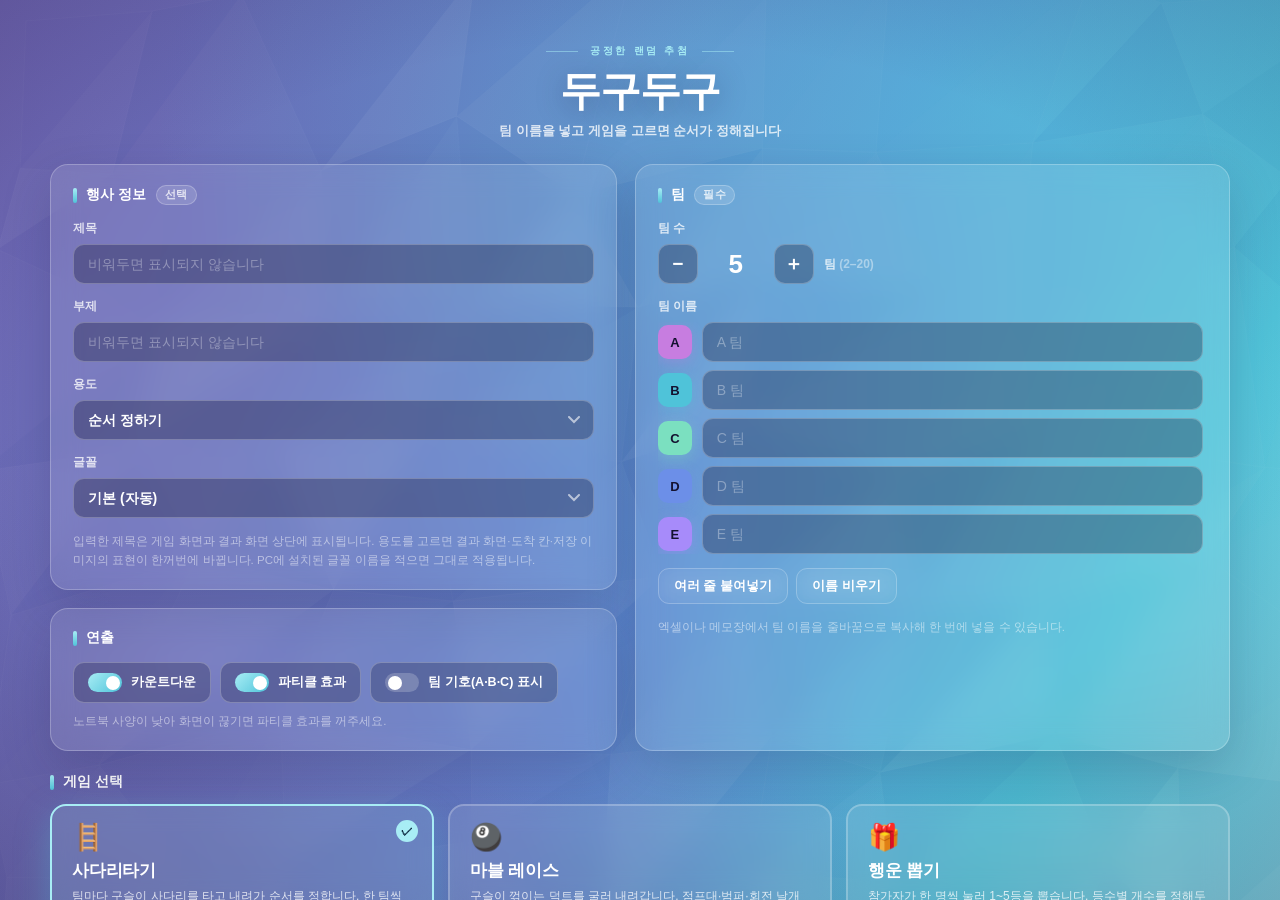
==== commit b67dd8c2: "행운 뽑기 게임 추가 + 설정 자동저장 정리" ====
--- a/index.html
+++ b/index.html
@@ -4,7 +4,7 @@
 <meta charset="UTF-8">
 <meta name="viewport" content="width=device-width, initial-scale=1.0">
 <title>두구두구</title>
-<meta name="description" content="두구두구 — 팀 순서를 공정하게 정하는 랜덤 추첨 미니게임. 사다리타기, 마블 레이스.">
+<meta name="description" content="두구두구 — 공정한 랜덤 추첨 미니게임. 사다리타기, 마블 레이스, 행운 뽑기.">
 <link rel="stylesheet" href="assets/style.css">
 <link rel="icon" href="data:image/svg+xml,<svg xmlns='http://www.w3.org/2000/svg' viewBox='0 0 100 100'><text y='.9em' font-size='90'>🥁</text></svg>">
 </head>
@@ -37,7 +37,7 @@
           <label>부제</label>
           <input class="inp" id="fSub" placeholder="비워두면 표시되지 않습니다" maxlength="80">
         </div>
-        <div class="field">
+        <div class="field" id="fPurposeWrap">
           <label>용도</label>
           <select class="inp" id="fPurpose"></select>
         </div>
@@ -66,7 +66,7 @@
     </div>
 
     <!-- 우: 팀 -->
-    <div class="card">
+    <div class="card" id="teamCard">
       <h2>팀 <span class="opt">필수</span></h2>
       <div class="field">
         <label>팀 수</label>
@@ -97,10 +97,10 @@
   </div>
 
   <div class="setup-actions">
-    <button class="btn ghost" id="bReset">초기화</button>
+    <button class="btn ghost" id="bReset">전부 비우기</button>
     <button class="btn primary big" id="bStart">시작하기</button>
   </div>
-  <div class="foot-note">결과는 이미지로 저장할 수 있습니다</div>
+  <div class="foot-note">입력한 내용은 이 브라우저에 저장돼 다음에 열어도 그대로 남습니다 · <b>전부 비우기</b>로 지울 수 있습니다</div>
 </section>
 
 <!-- ══════════════════════════════════════════════════════════════════
@@ -160,6 +160,7 @@
 <script src="assets/core.js"></script>
 <script src="assets/game-ladder.js"></script>
 <script src="assets/game-marble.js"></script>
+<script src="assets/game-draw.js"></script>
 <script>Core.boot();</script>
 </body>
 </html>
--- a/assets/style.css
+++ b/assets/style.css
@@ -442,3 +442,140 @@
   .res-head h1{font-size:20px}
   .res-head .ev-title,.res-head .ev-sub{display:none}
 }
+
+/* 마블 — 역순 모드 표시 */
+.rank-panel h3 .revtag{display:inline-block;margin-left:8px;padding:2px 8px;border-radius:999px;
+  background:rgba(255,190,120,.22);border:1px solid rgba(255,190,120,.5);
+  font-size:11px;font-weight:800;letter-spacing:0;color:#ffd9ae;vertical-align:middle}
+
+/* ════════════════════════════════════════════════════════════════════
+   행운 뽑기
+   태블릿 세로 기준으로 만들되 가로에서도 가운데 정렬로 그대로 쓸 수 있게
+   폭만 제한한다. 애니메이션은 CSS transform 만 쓴다 (태블릿 부담 최소화).
+   ═════════════════════════════════════════════════════════════════ */
+body.no-teams #teamCard,
+body.no-teams #fPurposeWrap{display:none}
+body.no-teams .grid{grid-template-columns:minmax(0,1fr)}
+
+.btn.danger{background:rgba(231,76,89,.22);border-color:rgba(231,76,89,.6);color:#ffd9dc}
+.btn.danger:hover{background:rgba(231,76,89,.34)}
+
+.draw-wrap{flex:1 1 auto;display:flex;flex-direction:column;align-items:center;
+  justify-content:center;gap:14px;min-height:0;padding:4px 0}
+.dw-top{display:flex;align-items:baseline;gap:10px;flex:0 0 auto}
+.dw-left{font-size:13px;font-weight:800;color:var(--ink-3);letter-spacing:.02em}
+.dw-num b{font-size:30px;font-weight:900;color:var(--c-mint);font-variant-numeric:tabular-nums}
+.dw-num span{font-size:14px;font-weight:800;color:var(--ink-3);margin-left:4px}
+
+.machine{flex:0 1 auto;display:flex;flex-direction:column;align-items:center;
+  width:min(400px,80vw);transform-origin:50% 60%}
+.machine.shake{animation:mcShake .6s cubic-bezier(.36,.07,.19,.97)}
+@keyframes mcShake{
+  0%,100%{transform:translateX(0) rotate(0)}
+  12%{transform:translateX(-7px) rotate(-1.4deg)}
+  28%{transform:translateX(6px) rotate(1.2deg)}
+  46%{transform:translateX(-5px) rotate(-1deg)}
+  64%{transform:translateX(4px) rotate(.7deg)}
+  82%{transform:translateX(-2px) rotate(-.3deg)}
+}
+.mc-dome{position:relative;width:100%;aspect-ratio:1;border-radius:50%;
+  background:radial-gradient(120% 110% at 32% 24%, rgba(255,255,255,.34) 0%, rgba(255,255,255,.1) 42%, rgba(255,255,255,.06) 100%);
+  border:2px solid rgba(255,255,255,.4);overflow:hidden;
+  box-shadow:inset 0 -18px 40px rgba(20,16,48,.3), 0 18px 44px rgba(8,6,26,.3)}
+.mc-gloss{position:absolute;left:14%;top:10%;width:34%;height:26%;border-radius:50%;
+  background:radial-gradient(circle at 40% 40%, rgba(255,255,255,.62), rgba(255,255,255,0) 70%)}
+.cap{position:absolute;width:15%;height:10.5%;border-radius:999px;transform:translate(-50%,-50%);
+  border:1px solid rgba(255,255,255,.5)}
+.mc-neck{width:46%;height:16px;background:linear-gradient(180deg,#7fd36a,#4faa3c);
+  border-radius:4px 4px 0 0;margin-top:-6px;box-shadow:0 6px 16px rgba(8,6,26,.28)}
+.mc-body{width:84%;border-radius:16px;padding:18px 16px 14px;
+  background:linear-gradient(180deg,#8fdd5e,#5fb43a);
+  box-shadow:0 14px 34px rgba(8,6,26,.34), inset 0 -6px 0 rgba(0,0,0,.14);
+  display:flex;flex-direction:column;align-items:center;gap:12px}
+.mc-knob{width:min(150px,54%);aspect-ratio:1;border-radius:50%;cursor:pointer;
+  background:linear-gradient(180deg,#fdfdfd,#d9dde6);border:5px solid #3fa02b;
+  display:flex;flex-direction:column;align-items:center;justify-content:center;gap:1px;
+  box-shadow:0 8px 0 #b9bfcb, 0 14px 26px rgba(8,6,26,.34);
+  transition:transform .12s ease, box-shadow .12s ease}
+.mc-knob b{font-size:21px;font-weight:900;color:#1d1a3c;letter-spacing:-.02em}
+.mc-knob span{font-size:11px;font-weight:900;color:#5b6274;letter-spacing:.14em}
+.mc-knob:active{transform:translateY(6px);box-shadow:0 2px 0 #b9bfcb, 0 8px 16px rgba(8,6,26,.3)}
+.mc-knob:disabled{opacity:.5;cursor:default;transform:none}
+.mc-slot{width:62%;height:13px;border-radius:4px;background:rgba(20,16,48,.42);
+  box-shadow:inset 0 2px 5px rgba(0,0,0,.4)}
+.dw-hint{flex:0 0 auto;font-size:12.5px;font-weight:700;color:var(--ink-3)}
+
+/* ── 당첨 티켓 ───────────────────────────────────────────────────────── */
+.ticket-back{position:fixed;inset:0;z-index:72;display:none;align-items:center;justify-content:center;
+  padding:20px;background:rgba(10,8,30,.72);backdrop-filter:blur(7px);overflow:hidden}
+.ticket-back.on{display:flex}
+.ticket{position:relative;width:min(340px,100%);border-radius:20px;padding:26px 22px 20px;
+  background:#fbfbfe;border:2px dashed #cdd2e2;text-align:center;
+  box-shadow:0 26px 60px rgba(6,4,22,.5);animation:tkIn .36s cubic-bezier(.16,1,.3,1)}
+@keyframes tkIn{from{opacity:0;transform:translateY(18px) scale(.94)}to{opacity:1;transform:none}}
+.ticket::before,.ticket::after{content:'';position:absolute;top:50%;width:22px;height:22px;
+  border-radius:50%;background:rgba(10,8,30,.92);transform:translateY(-50%)}
+.ticket::before{left:-12px} .ticket::after{right:-12px}
+.tk-kicker{display:inline-block;padding:4px 11px;border-radius:999px;background:#eceef6;
+  font-size:10.5px;font-weight:900;letter-spacing:.16em;color:#6a7187}
+.tk-badge{width:112px;height:112px;border-radius:50%;margin:16px auto 12px;
+  display:flex;align-items:baseline;justify-content:center;gap:1px;color:#1d1a3c;
+  border:3px solid rgba(255,255,255,.75)}
+.tk-badge b{font-size:46px;font-weight:900;line-height:1}
+.tk-badge span{font-size:17px;font-weight:900}
+.tk-msg{font-size:20px;font-weight:900;color:#1d1a3c}
+.tk-sub{font-size:12.5px;font-weight:700;color:#7a8198;margin:6px 0 16px}
+.ticket .btn{width:100%;background:#1d1a3c;border-color:#1d1a3c;color:#fff}
+.ticket .btn:hover{background:#2b2757}
+.cfti{position:absolute;top:-14px;width:8px;height:14px;border-radius:2px;pointer-events:none;
+  animation:cftiFall 1.9s linear forwards}
+@keyframes cftiFall{to{transform:translateY(105vh) rotate(680deg);opacity:.15}}
+body.noeffect .cfti{display:none}
+
+/* ── 관리자 패널 ─────────────────────────────────────────────────────── */
+.adm-back{position:fixed;inset:0;z-index:74;display:none;align-items:center;justify-content:center;
+  padding:18px;background:rgba(10,8,30,.7);backdrop-filter:blur(7px)}
+.adm-back.on{display:flex}
+.adm{width:min(420px,100%);max-height:86vh;overflow:auto;border-radius:18px;padding:20px 18px;
+  background:rgba(30,26,68,.97);border:1.5px solid var(--line);box-shadow:0 26px 60px rgba(6,4,22,.5)}
+.adm h3{font-size:17px;font-weight:900;margin-bottom:14px}
+.adm-row{display:flex;align-items:center;gap:11px;padding:10px 11px;border-radius:12px;
+  background:rgba(255,255,255,.07);margin-bottom:7px}
+.adm-tier{flex:0 0 auto;min-width:40px;text-align:center;padding:5px 0;border-radius:8px;
+  font-size:12px;font-weight:900;color:#1d1a3c}
+.adm-info{flex:1 1 auto;min-width:0;display:flex;flex-direction:column;gap:1px}
+.adm-info b{font-size:14px;font-weight:900}
+.adm-info span{font-size:11.5px;font-weight:700;color:var(--ink-3)}
+.adm-pct{flex:0 0 auto;text-align:right;display:flex;flex-direction:column;gap:1px}
+.adm-pct b{font-size:16px;font-weight:900;color:var(--c-mint);font-variant-numeric:tabular-nums}
+.adm-pct span{font-size:10px;font-weight:700;color:var(--ink-3)}
+.adm-total{margin-top:11px;padding:11px;border-radius:12px;text-align:center;
+  background:rgba(168,237,245,.13);border:1px solid rgba(168,237,245,.3);font-size:13px;font-weight:800}
+.adm-total b{font-size:19px;color:var(--c-mint)}
+.adm-note{margin-top:10px;font-size:11.5px;line-height:1.65;color:var(--ink-3)}
+.adm-foot{display:flex;gap:9px;justify-content:flex-end;margin-top:14px}
+
+/* ── 설정 화면의 뽑기 설정 ───────────────────────────────────────────── */
+.dcfg-row{display:flex;align-items:center;gap:10px;padding:8px 10px;border-radius:12px;
+  background:rgba(255,255,255,.06);margin-bottom:7px}
+.dcfg-tier{flex:0 0 auto;min-width:42px;text-align:center;padding:6px 0;border-radius:8px;
+  font-size:12px;font-weight:900;color:#1d1a3c}
+.dcfg-f{flex:1 1 0;display:flex;align-items:center;gap:7px;min-width:0}
+.dcfg-f>span{flex:0 0 auto;font-size:11.5px;font-weight:800;color:var(--ink-3)}
+.dcfg-f .inp.num{flex:1 1 0;min-width:0;padding:8px 9px;text-align:right;
+  font-weight:900;font-variant-numeric:tabular-nums}
+.dcfg-sum{margin-top:4px;padding:10px;border-radius:12px;text-align:center;font-size:13px;
+  font-weight:800;background:rgba(168,237,245,.12);border:1px solid rgba(168,237,245,.28)}
+.dcfg-sum b{font-size:18px;color:var(--c-mint)}
+
+@media (max-width:820px){
+  .machine{width:min(330px,80vw)}
+  .dw-num b{font-size:26px}
+  .dcfg-row{flex-wrap:wrap}
+  .dcfg-f{flex:1 1 44%}
+}
+@media (max-height:720px){
+  .machine{width:min(240px,52vh)}
+  .mc-knob{width:min(118px,52%)}
+  .mc-knob b{font-size:18px}
+}
